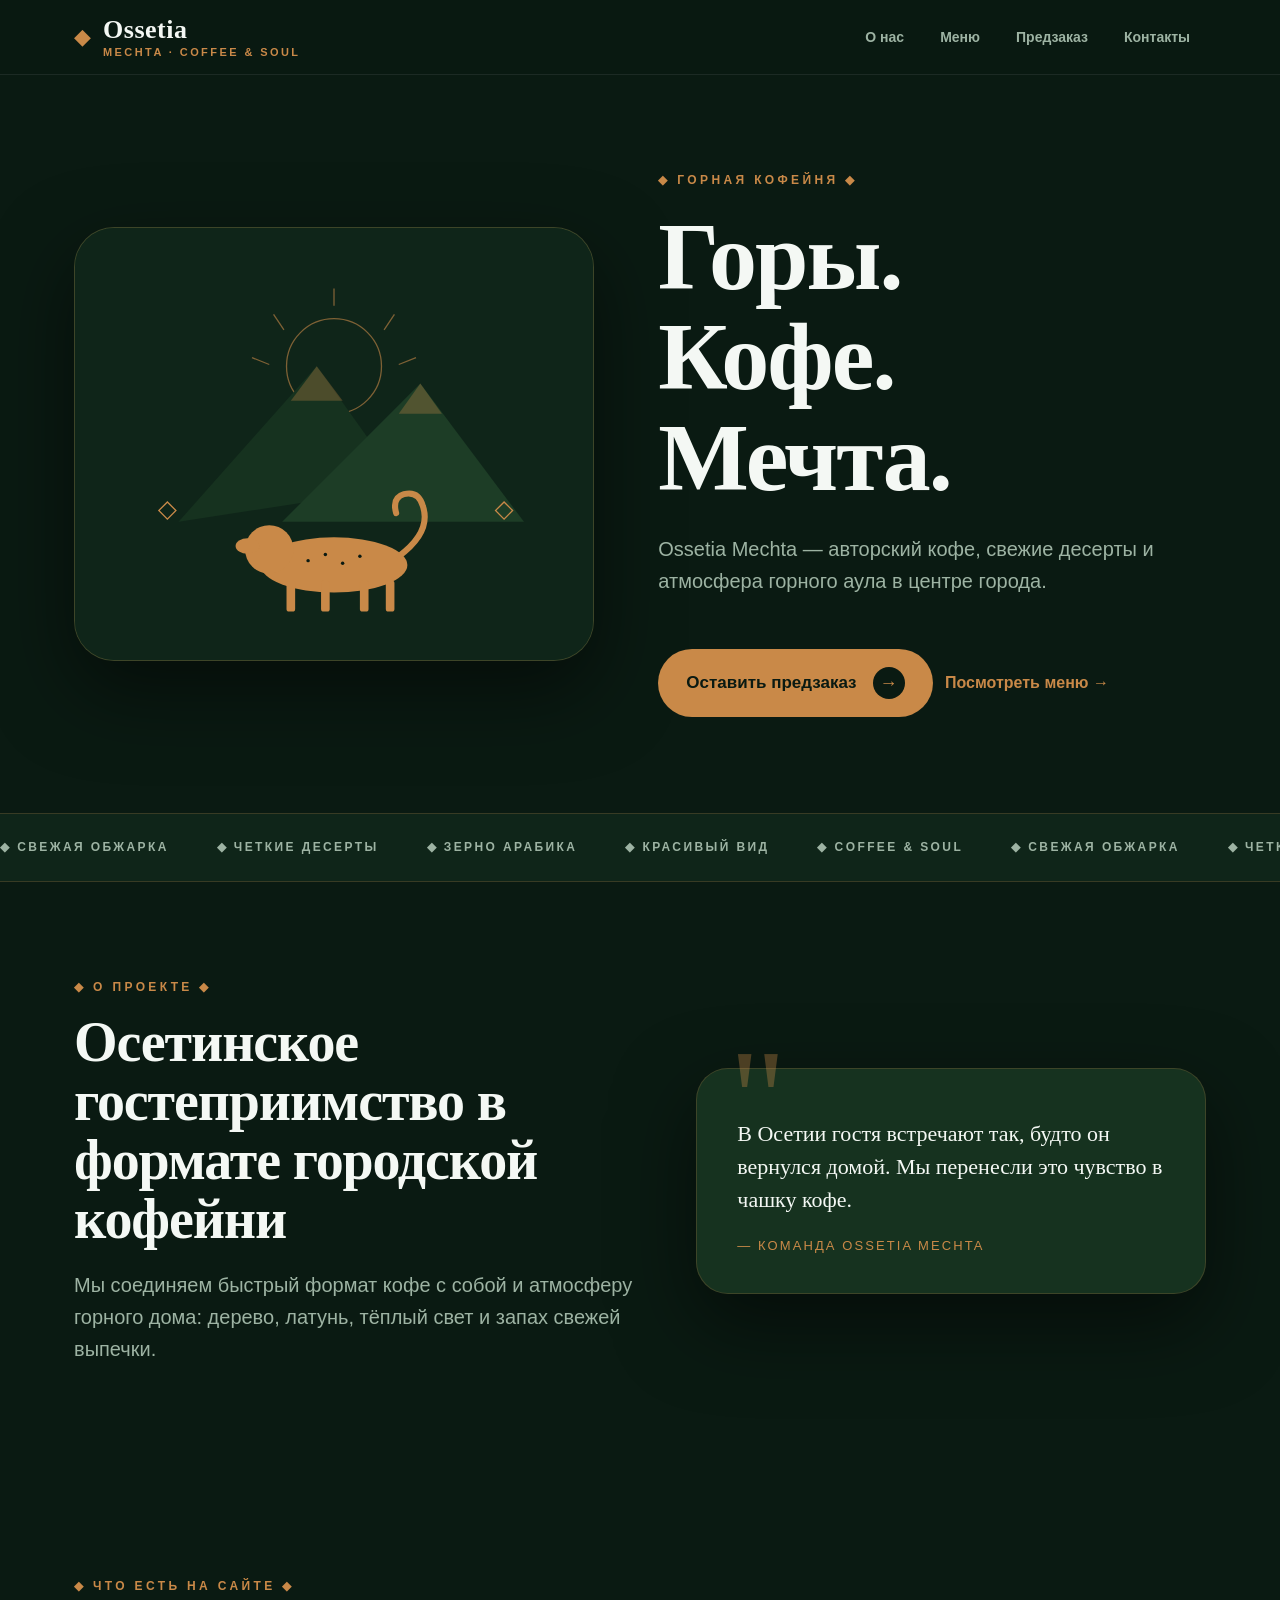
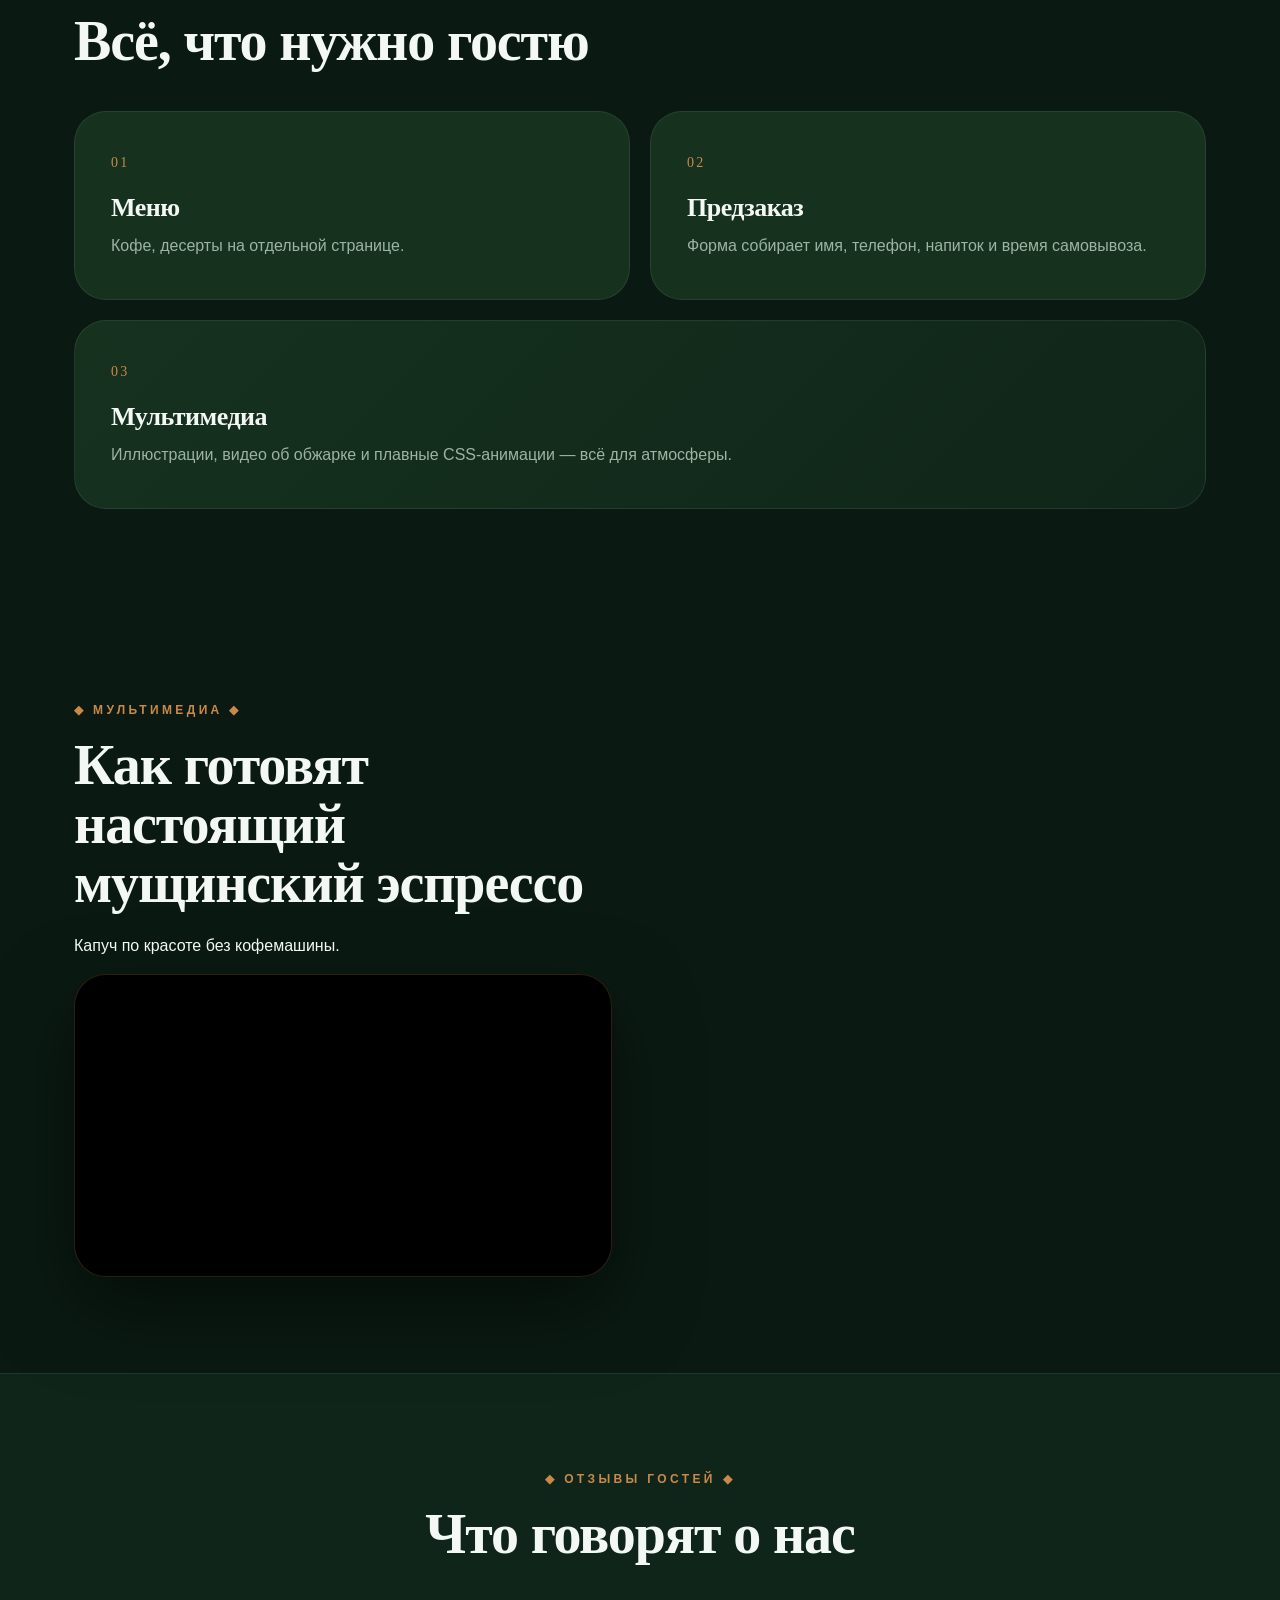
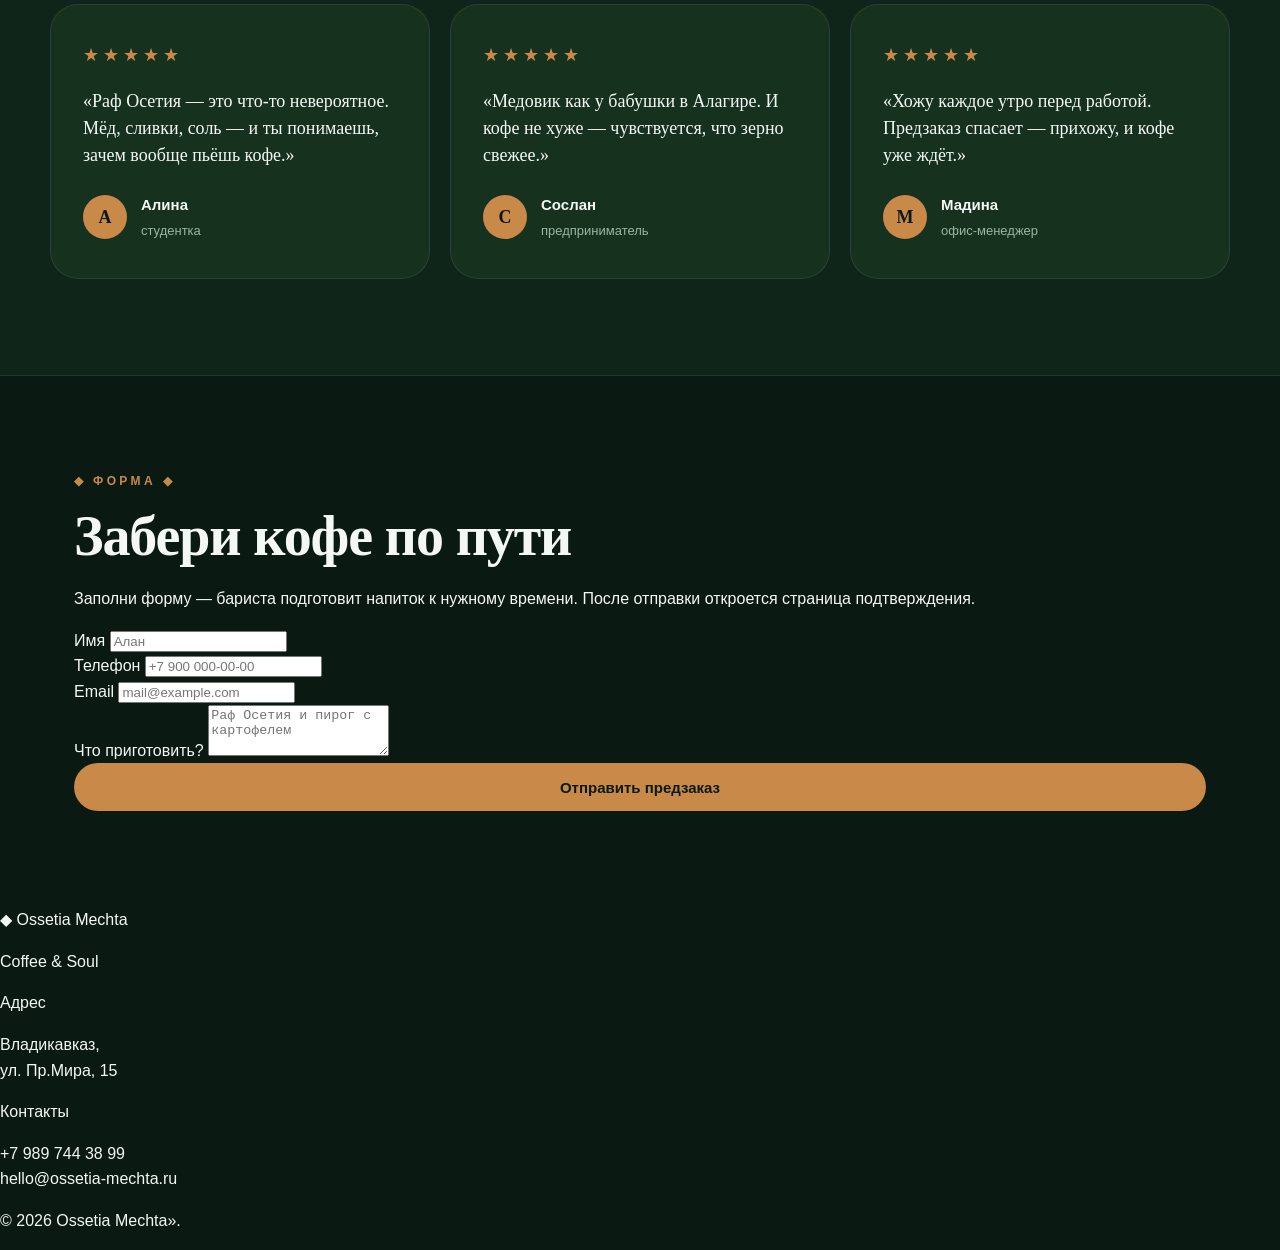
==== index.html @ 39aba6c3 "Initial commit: Ossetia Mechta" ====
<!DOCTYPE html>
<html lang="ru">
<head>
  <meta charset="UTF-8">
  <meta name="viewport" content="width=device-width, initial-scale=1.0">
  <meta name="description" content="Ossetia Mechta — премиальная кофейня с осетинским характером: авторский кофе, осетинские пироги и предзаказ напитков.">
  <title>Ossetia Mechta — кофейня с осетинским характером</title>
  <link rel="stylesheet" href="style.css">
</head>
<body>
  <a class="skip-link" href="#main">Перейти к основному содержанию</a>

  <header class="site-header">
    <nav class="nav" aria-label="Основная навигация">
      <a class="logo" href="index.html" aria-label="Ossetia Mechta, главная">
        <span class="logo-mark">◆</span>
        <span class="logo-text">
          <span class="logo-line1">Ossetia</span>
          <span class="logo-line2">Mechta · coffee &amp; soul</span>
        </span>
      </a>
      <ul class="nav-list">
        <li><a href="#about">О нас</a></li>
        <li><a href="menu.html">Меню</a></li>
        <li><a href="#order">Предзаказ</a></li>
        <li><a href="#contacts">Контакты</a></li>
      </ul>
    </nav>
  </header>

  <main id="main">
    <!-- HERO -->
    <section class="hero section">
      <img class="hero-image" src="assets/hero-coffee.svg" alt="Иллюстрация кофейни Ossetia Mechta: барс на фоне гор">
      <div class="hero-content">
        <p class="eyebrow">◆ горная кофейня ◆</p>
        <h1>Горы.<br>Кофе.<br>Мечта.</h1>
        <p class="lead">Ossetia Mechta — авторский кофе, свежие десерты и атмосфера горного аула в центре города.</p>
        <a class="hero-cta" href="#order">
          <span>Оставить предзаказ</span>
          <span class="hero-cta-arrow" aria-hidden="true">→</span>
        </a>
        <a class="hero-link" href="menu.html">Посмотреть меню →</a>
      </div>
    </section>

    <!-- TICKER -->
    <section class="ticker" aria-label="Преимущества кофейни">
      <div class="ticker-track">
        <span>◆ Свежая обжарка</span><span>◆ четкие десерты</span><span>◆ Зерно арабика</span><span>◆ Красивый вид</span><span>◆ Coffee &amp; Soul</span>
        <span>◆ Свежая обжарка</span><span>◆ четкие десерты</span><span>◆ Зерно арабика</span><span>◆ Красивый вид</span><span>◆ Coffee &amp; Soul</span>
      </div>
    </section>

    <!-- ABOUT -->
    <section id="about" class="section two-column">
      <div>
        <p class="eyebrow">◆ о проекте ◆</p>
        <h2>Осетинское гостеприимство в формате городской кофейни</h2>
        <p class="lead">Мы соединяем быстрый формат кофе с собой и атмосферу горного дома: дерево, латунь, тёплый свет и запах свежей выпечки.</p>
      </div>
      <blockquote class="quote-card">
        <span class="quote-mark" aria-hidden="true">"</span>
        <p>В Осетии гостя встречают так, будто он вернулся домой. Мы перенесли это чувство в чашку кофе.</p>
        <footer>— команда Ossetia Mechta</footer>
      </blockquote>
    </section>

    <!-- CARDS -->
    <section class="section cards-section" aria-labelledby="services-title">
      <div class="section-heading">
        <p class="eyebrow">◆ что есть на сайте ◆</p>
        <h2 id="services-title">Всё, что нужно гостю</h2>
      </div>
      <div class="cards-grid">
        <article class="card card--big">
          <span class="card-num">01</span>
          <h3>Меню</h3>
          <p>Кофе, десерты на отдельной странице.</p>
        </article>
        <article class="card card--big">
          <span class="card-num">02</span>
          <h3>Предзаказ</h3>
          <p>Форма собирает имя, телефон, напиток и время самовывоза.</p>
        </article>
        <article class="card card--wide">
          <span class="card-num">03</span>
          <h3>Мультимедиа</h3>
          <p>Иллюстрации, видео об обжарке и плавные CSS-анимации — всё для атмосферы.</p>
        </article>
      </div>
    </section>

    <!-- VIDEO -->
    <section class="section media-section" aria-labelledby="video-title">
      <div>
        <p class="eyebrow">◆ мультимедиа ◆</p>
        <h2 id="video-title">Как готовят настоящий мущинский эспрессо</h2>
        <p>Капуч по красоте без кофемашины.</p>
      <div class="video-frame">
  <iframe
    src="https://rutube.ru/play/embed/960e0b35117f5c8cdb685f86616abcd5/"
    title="Видео о приготовлении кофе"
    allow="clipboard-write; autoplay; encrypted-media; fullscreen; picture-in-picture"
    allowfullscreen
    loading="lazy">
  </iframe>
</div>
    </section>

    <!-- ОТЗЫВЫ -->
    <section class="section reviews-section" aria-labelledby="reviews-title">
      <div class="section-heading section-heading--center">
        <p class="eyebrow">◆ отзывы гостей ◆</p>
        <h2 id="reviews-title">Что говорят о нас</h2>
      </div>
      <div class="reviews-grid">
        <article class="review-card">
          <div class="review-stars" aria-label="5 из 5 звёзд">★★★★★</div>
          <p class="review-text">«Раф Осетия — это что-то невероятное. Мёд, сливки, соль — и ты понимаешь, зачем вообще пьёшь кофе.»</p>
          <footer class="review-author">
            <span class="review-avatar">А</span>
            <span>
              <strong>Алина</strong>
              <small>студентка</small>
            </span>
          </footer>
        </article>
        <article class="review-card">
          <div class="review-stars" aria-label="5 из 5 звёзд">★★★★★</div>
          <p class="review-text">«Медовик как у бабушки в Алагире. И кофе не хуже — чувствуется, что зерно свежее.»</p>
          <footer class="review-author">
            <span class="review-avatar">С</span>
            <span>
              <strong>Сослан</strong>
              <small>предприниматель</small>
            </span>
          </footer>
        </article>
        <article class="review-card">
          <div class="review-stars" aria-label="5 из 5 звёзд">★★★★★</div>
          <p class="review-text">«Хожу каждое утро перед работой. Предзаказ спасает — прихожу, и кофе уже ждёт.»</p>
          <footer class="review-author">
            <span class="review-avatar">М</span>
            <span>
              <strong>Мадина</strong>
              <small>офис-менеджер</small>
            </span>
          </footer>
        </article>
      </div>
    </section>

    <!-- FORM ПО ЦЕНТРУ -->
    <section id="order" class="section order-section" aria-labelledby="order-title">
      <div class="order-wrap">
        <div class="order-header">
          <p class="eyebrow">◆ форма ◆</p>
          <h2 id="order-title">Забери кофе по пути</h2>
          <p>Заполни форму — бариста подготовит напиток к нужному времени. После отправки откроется страница подтверждения.</p>
        </div>
        <form class="order-form" action="success.html" method="get">
          <div class="form-row">
            <div class="form-field">
              <label for="name">Имя</label>
              <input id="name" name="name" type="text" required placeholder="Алан">
            </div>
            <div class="form-field">
              <label for="phone">Телефон</label>
              <input id="phone" name="phone" type="tel" required placeholder="+7 900 000-00-00">
            </div>
          </div>
          <div class="form-field">
            <label for="email">Email</label>
            <input id="email" name="email" type="email" required placeholder="mail@example.com">
          </div>
          <div class="form-field">
            <label for="drink">Что приготовить?</label>
            <textarea id="drink" name="drink" rows="3" placeholder="Раф Осетия и пирог с картофелем"></textarea>
          </div>
          <button class="button button--wide" type="submit">Отправить предзаказ</button>
        </form>
      </div>
    </section>
  </main>

  <footer id="contacts" class="site-footer">
    <div class="footer-inner">
      <div class="footer-col">
        <p class="footer-logo">◆ Ossetia Mechta</p>
        <p class="footer-tag">Coffee &amp; Soul</p>
      </div>
      <div class="footer-col">
        <p class="footer-title">Адрес</p>
        <p>Владикавказ,<br>ул. Пр.Мира, 15</p>
      </div>
      <div class="footer-col">
        <p class="footer-title">Контакты</p>
        <p>+7 989 744 38 99<br>hello@ossetia-mechta.ru</p>
      </div>
    </div>
    <p class="footer-copy">© 2026 Ossetia Mechta».</p>
  </footer>
</body>
</html>
---- style.css ----
:root {
  --bg: #0a1a12;
  --bg-elev: #0f2519;
  --surface: #16321f;
  --surface-2: #1d3d26;
  --text: #f4f8f4;
  --muted: #9db3a3;
  --accent: #c98948;
  --accent-soft: #b5713d;
  --accent-glow: #e0a05e;
  --emerald: #6b8f6f;
  --border: rgba(201, 137, 72, 0.22);
  --border-soft: rgba(244, 248, 244, 0.08);
  --shadow: 0 30px 80px rgba(0, 0, 0, 0.5);
}

* { box-sizing: border-box; }

html { scroll-behavior: smooth; }

body {
  margin: 0;
  font-family: Arial, Helvetica, sans-serif;
  color: var(--text);
  background: var(--bg);
  line-height: 1.6;
  -webkit-font-smoothing: antialiased;
}

img, iframe { max-width: 100%; display: block; }

a { color: inherit; }

/* SKIP LINK */
.skip-link {
  position: absolute;
  left: 16px;
  top: -80px;
  z-index: 20;
  padding: 12px 16px;
  background: var(--accent);
  color: var(--bg);
  border-radius: 999px;
  text-decoration: none;
  font-weight: 800;
  transition: top .25s ease;
}
.skip-link:focus { top: 16px; }

/* HEADER */
.site-header {
  position: sticky;
  top: 0;
  z-index: 10;
  background: rgba(10, 26, 18, 0.92);
  border-bottom: 1px solid var(--border-soft);
  backdrop-filter: blur(20px);
}

.nav {
  max-width: 1180px;
  margin: 0 auto;
  padding: 16px 24px;
  display: flex;
  align-items: center;
  justify-content: space-between;
  gap: 24px;
}

.logo {
  display: inline-flex;
  align-items: center;
  gap: 12px;
  text-decoration: none;
  line-height: 1;
}

.logo-mark {
  color: var(--accent);
  font-size: 22px;
}

.logo-text { display: inline-flex; flex-direction: column; }

.logo-line1 {
  font-family: Georgia, 'Times New Roman', serif;
  font-size: 26px;
  font-weight: 800;
  letter-spacing: 0.02em;
  color: var(--text);
}

.logo-line2 {
  font-size: 11px;
  font-weight: 600;
  letter-spacing: 0.22em;
  text-transform: uppercase;
  color: var(--accent);
  margin-top: 4px;
}

.nav-list {
  display: flex;
  gap: 4px;
  padding: 0;
  margin: 0;
  list-style: none;
  flex-wrap: wrap;
  justify-content: flex-end;
}

.nav-list a {
  display: inline-flex;
  padding: 10px 16px;
  border-radius: 999px;
  text-decoration: none;
  color: var(--muted);
  font-weight: 600;
  font-size: 14px;
  transition: background-color .25s ease, color .25s ease;
}

.nav-list a:hover,
.nav-list a:focus-visible,
.nav-list a[aria-current="page"] {
  background: var(--accent);
  color: var(--bg);
}

/* SECTIONS */
.section {
  max-width: 1180px;
  margin: 0 auto;
  padding: 96px 24px;
}

/* HERO */
.hero {
  display: grid;
  grid-template-columns: minmax(320px, .95fr) minmax(0, 1fr);
  gap: 64px;
  align-items: center;
}

.hero-image {
  width: 100%;
  border: 1px solid var(--border);
  border-radius: 40px;
  box-shadow: var(--shadow);
  background: var(--surface);
  animation: rise .8s ease both;
}

.hero-content { animation: rise .8s .15s ease both; }

.eyebrow {
  margin: 0 0 16px;
  color: var(--accent);
  font-size: 12px;
  font-weight: 800;
  letter-spacing: .28em;
  text-transform: uppercase;
}

h1, h2, h3, p { margin-top: 0; }

h1, h2, h3 {
  font-family: Georgia, 'Times New Roman', serif;
  line-height: 1.05;
  letter-spacing: -0.02em;
  color: var(--text);
}

h1 { font-size: clamp(48px, 8vw, 96px); margin-bottom: 24px; }
h2 { font-size: clamp(34px, 5vw, 56px); margin-bottom: 20px; }
h3 { font-size: 26px; margin-bottom: 12px; }

.lead { font-size: 20px; color: var(--muted); max-width: 620px; }

/* HERO CTA */
.hero-cta {
  display: inline-flex;
  align-items: center;
  gap: 16px;
  margin-top: 32px;
  padding: 18px 28px;
  background: var(--accent);
  color: var(--bg);
  border-radius: 999px;
  text-decoration: none;
  font-weight: 800;
  font-size: 17px;
  transition: transform .25s ease, box-shadow .25s ease, background-color .25s ease;
}

.hero-cta:hover,
.hero-cta:focus-visible {
  transform: translateY(-3px);
  box-shadow: 0 18px 40px rgba(201, 137, 72, .35);
  background: var(--accent-glow);
}

.hero-cta-arrow {
  display: inline-flex;
  align-items: center;
  justify-content: center;
  width: 32px;
  height: 32px;
  background: var(--bg);
  color: var(--accent);
  border-radius: 50%;
  font-size: 18px;
  transition: transform .25s ease;
}

.hero-cta:hover .hero-cta-arrow { transform: translateX(4px); }

.hero-link {
  display: inline-block;
  margin-top: 20px;
  margin-left: 8px;
  color: var(--accent);
  text-decoration: none;
  font-weight: 700;
  border-bottom: 2px solid transparent;
  transition: border-color .25s ease;
}

.hero-link:hover,
.hero-link:focus-visible { border-color: var(--accent); }

/* BUTTONS */
.button {
  display: inline-flex;
  align-items: center;
  justify-content: center;
  min-height: 48px;
  padding: 14px 26px;
  border: 0;
  border-radius: 999px;
  background: var(--accent);
  color: var(--bg);
  font-weight: 800;
  text-decoration: none;
  cursor: pointer;
  font-family: inherit;
  font-size: 15px;
  transition: transform .25s ease, box-shadow .25s ease, background-color .25s ease;
}

.button:hover,
.button:focus-visible {
  transform: translateY(-3px);
  box-shadow: 0 14px 32px rgba(201, 137, 72, .4);
  background: var(--accent-glow);
}

.button--wide { width: 100%; }

.button.secondary {
  background: transparent;
  color: var(--accent);
  border: 1px solid var(--border);
}

/* TICKER */
.ticker {
  overflow: hidden;
  padding: 24px 0;
  background: var(--bg-elev);
  color: var(--text);
  border-top: 1px solid var(--border);
  border-bottom: 1px solid var(--border);
}

.ticker-track {
  width: max-content;
  display: flex;
  gap: 48px;
  animation: ticker 28s linear infinite;
  font-weight: 800;
  text-transform: uppercase;
  letter-spacing: .2em;
  font-size: 12px;
}

.ticker span { white-space: nowrap; color: var(--muted); }

/* TWO COLUMN + QUOTE */
.two-column {
  display: grid;
  grid-template-columns: minmax(0, 1fr) minmax(320px, .9fr);
  gap: 56px;
  align-items: center;
}

.quote-card {
  position: relative;
  margin: 0;
  padding: 48px 40px 36px;
  background: var(--surface);
  color: var(--text);
  border-radius: 32px;
  border: 1px solid var(--border);
  box-shadow: var(--shadow);
}

.quote-mark {
  position: absolute;
  top: -40px;
  left: 32px;
  font-family: Georgia, serif;
  font-size: 140px;
  color: var(--accent);
  line-height: 1;
  opacity: 0.35;
}

.quote-card p {
  position: relative;
  font-family: Georgia, serif;
  font-size: 22px;
  line-height: 1.5;
  margin-bottom: 20px;
  color: var(--text);
}

.quote-card footer {
  font-size: 13px;
  letter-spacing: 0.16em;
  text-transform: uppercase;
  color: var(--accent);
}

/* CARDS */
.cards-grid {
  display: grid;
  grid-template-columns: repeat(2, 1fr);
  gap: 20px;
}

.card {
  position: relative;
  padding: 40px 36px;
  border: 1px solid var(--border-soft);
  border-radius: 32px;
  background: var(--surface);
  transition: transform .3s ease, background-color .3s ease, border-color .3s ease;
}

.card:hover {
  transform: translateY(-6px);
  background: var(--surface-2);
  border-color: var(--accent);
}

.card--wide {
  grid-column: 1 / -1;
  background: linear-gradient(135deg, var(--surface) 0%, var(--bg-elev) 100%);
}

.card-num {
  display: block;
  font-family: Georgia, serif;
  font-size: 14px;
  color: var(--accent);
  letter-spacing: 0.16em;
  margin-bottom: 20px;
}

.card h3 { color: var(--text); }
.card p { color: var(--muted); margin: 0; }

.section-heading { max-width: 720px; margin-bottom: 40px; }
.section-heading--center { text-align: center; margin-left: auto; margin-right: auto; }

/* VIDEO */
.media-section {
  display: grid;
  grid-template-columns: minmax(0, 1fr) minmax(320px, 1fr);
  gap: 56px;
  align-items: center;
}

.video-frame {
  overflow: hidden;
  background: #000;
  aspect-ratio: 16 / 9;
  border-radius: 32px;
  border: 1px solid var(--border);
  box-shadow: var(--shadow);
}

.video-frame iframe { width: 100%; height: 100%; border: 0; }

/* ============ ОТЗЫВЫ ============ */
.reviews-section {
  background: var(--bg-elev);
  max-width: none;
  border-top: 1px solid var(--border-soft);
  border-bottom: 1px solid var(--border-soft);
}

.reviews-grid {
  max-width: 1180px;
  margin: 0 auto;
  display: grid;
  grid-template-columns: repeat(3, 1fr);
  gap: 20px;
}

.review-card {
  padding: 36px 32px;
  background: var(--surface);
  border: 1px solid var(--border-soft);
  border-radius: 28px;
  transition: transform .3s ease, border-color .3s ease;
}

.review-card:hover {
  transform: translateY(-4px);
  border-color: var(--accent);
}

.review-stars {
  color: var(--accent);
  font-size: 18px;
  letter-spacing: 4px;
  margin-bottom: 18px;
}

.review-text {
  font-family: Georgia, serif;
  font-size: 18px;
  line-height: 1.5;
  color: var(--text);
  margin-bottom: 24px;
}

.review-author {
  display: flex;
  align-items: center;
  gap: 14px;
}

.review-avatar {
  display: inline-flex;
  align-items: center;
  justify-content: center;
  width: 44px;
  height: 44px;
  background: var(--accent);
  color: var(--bg);
  border-radius: 50%;
  font-family: Georgia, serif;
  font-weight: 800;
  font-size: 18px;
}

.review-author strong {
  display: block;
  color: var(--text);
  font-size: 15px;
}

.review-author small {
  color: var(--muted);
  font-size: 13px;
}

/* ============ ФОРМА ПО ЦЕНТРУ ============ */
.order-section {
  display: flex;
  justify-content: center;
}

.order-wrap {
  width: 100%;
  max-width: 640
}
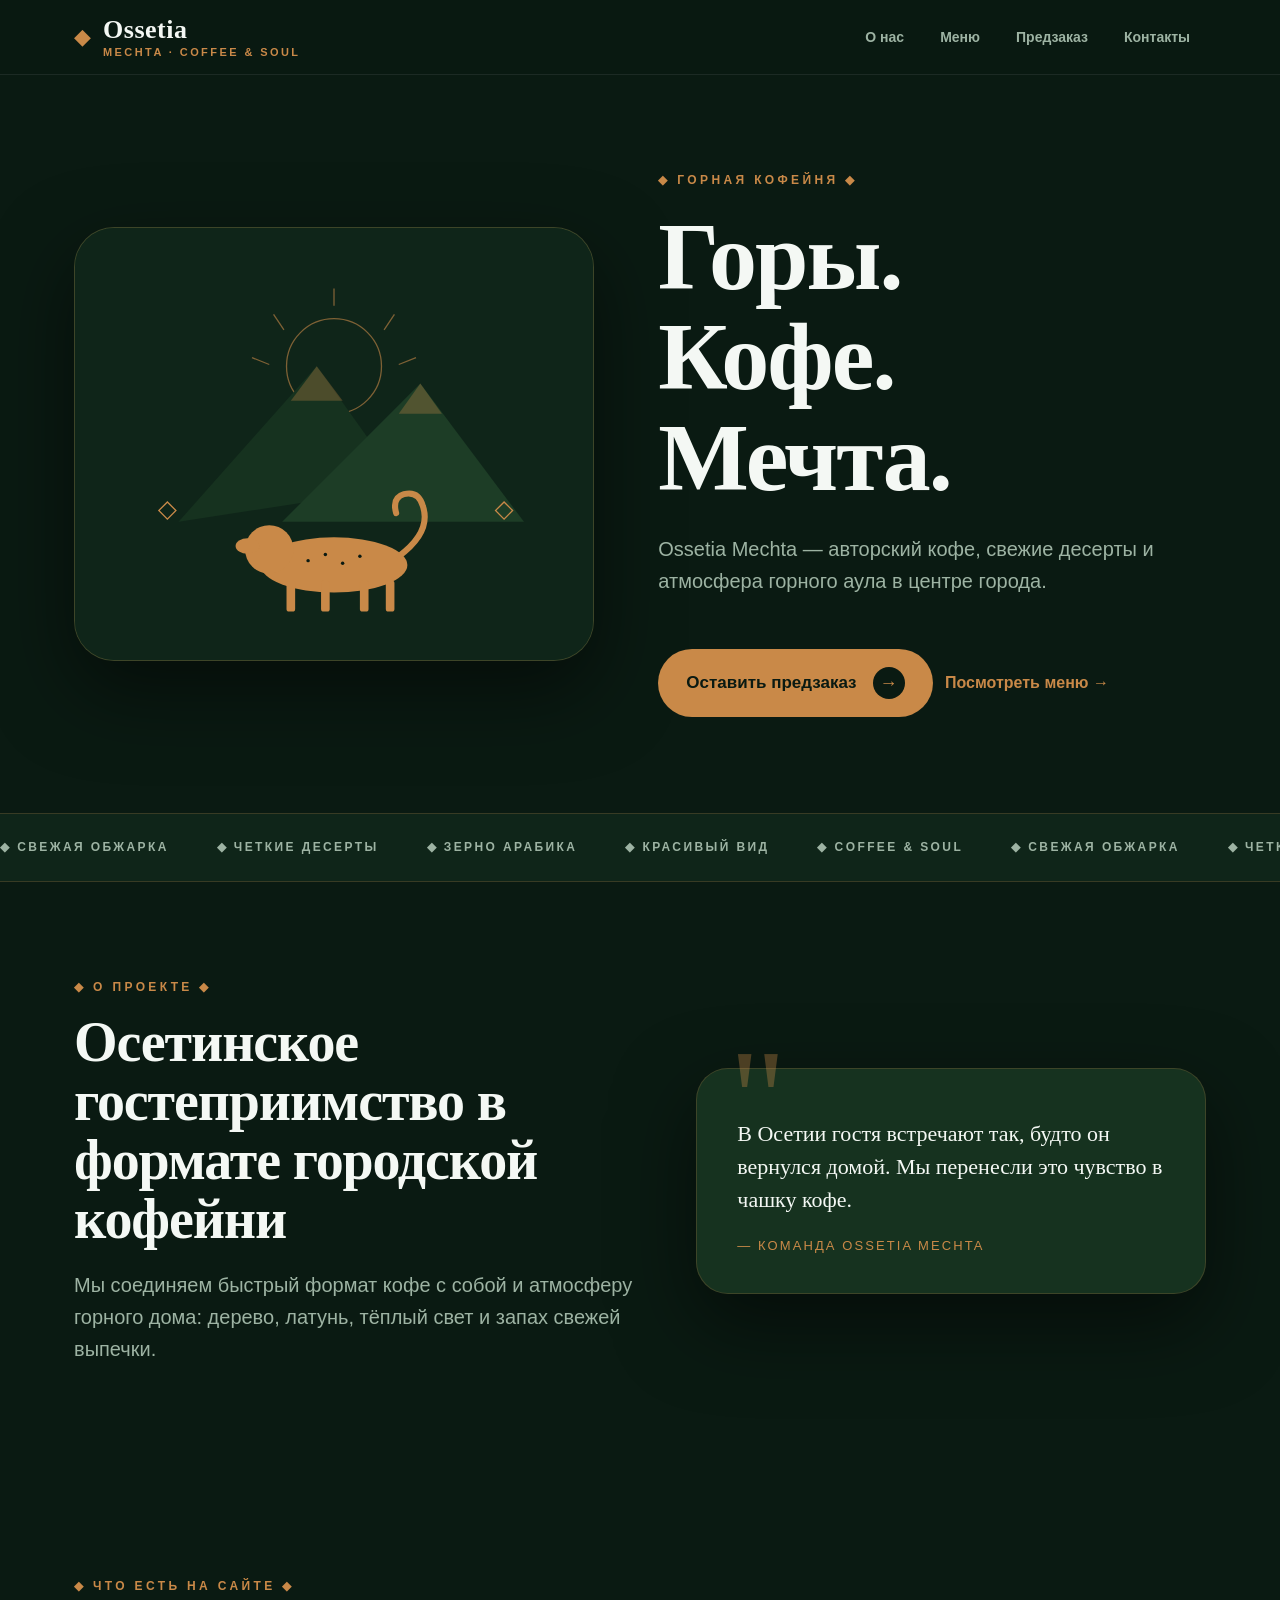
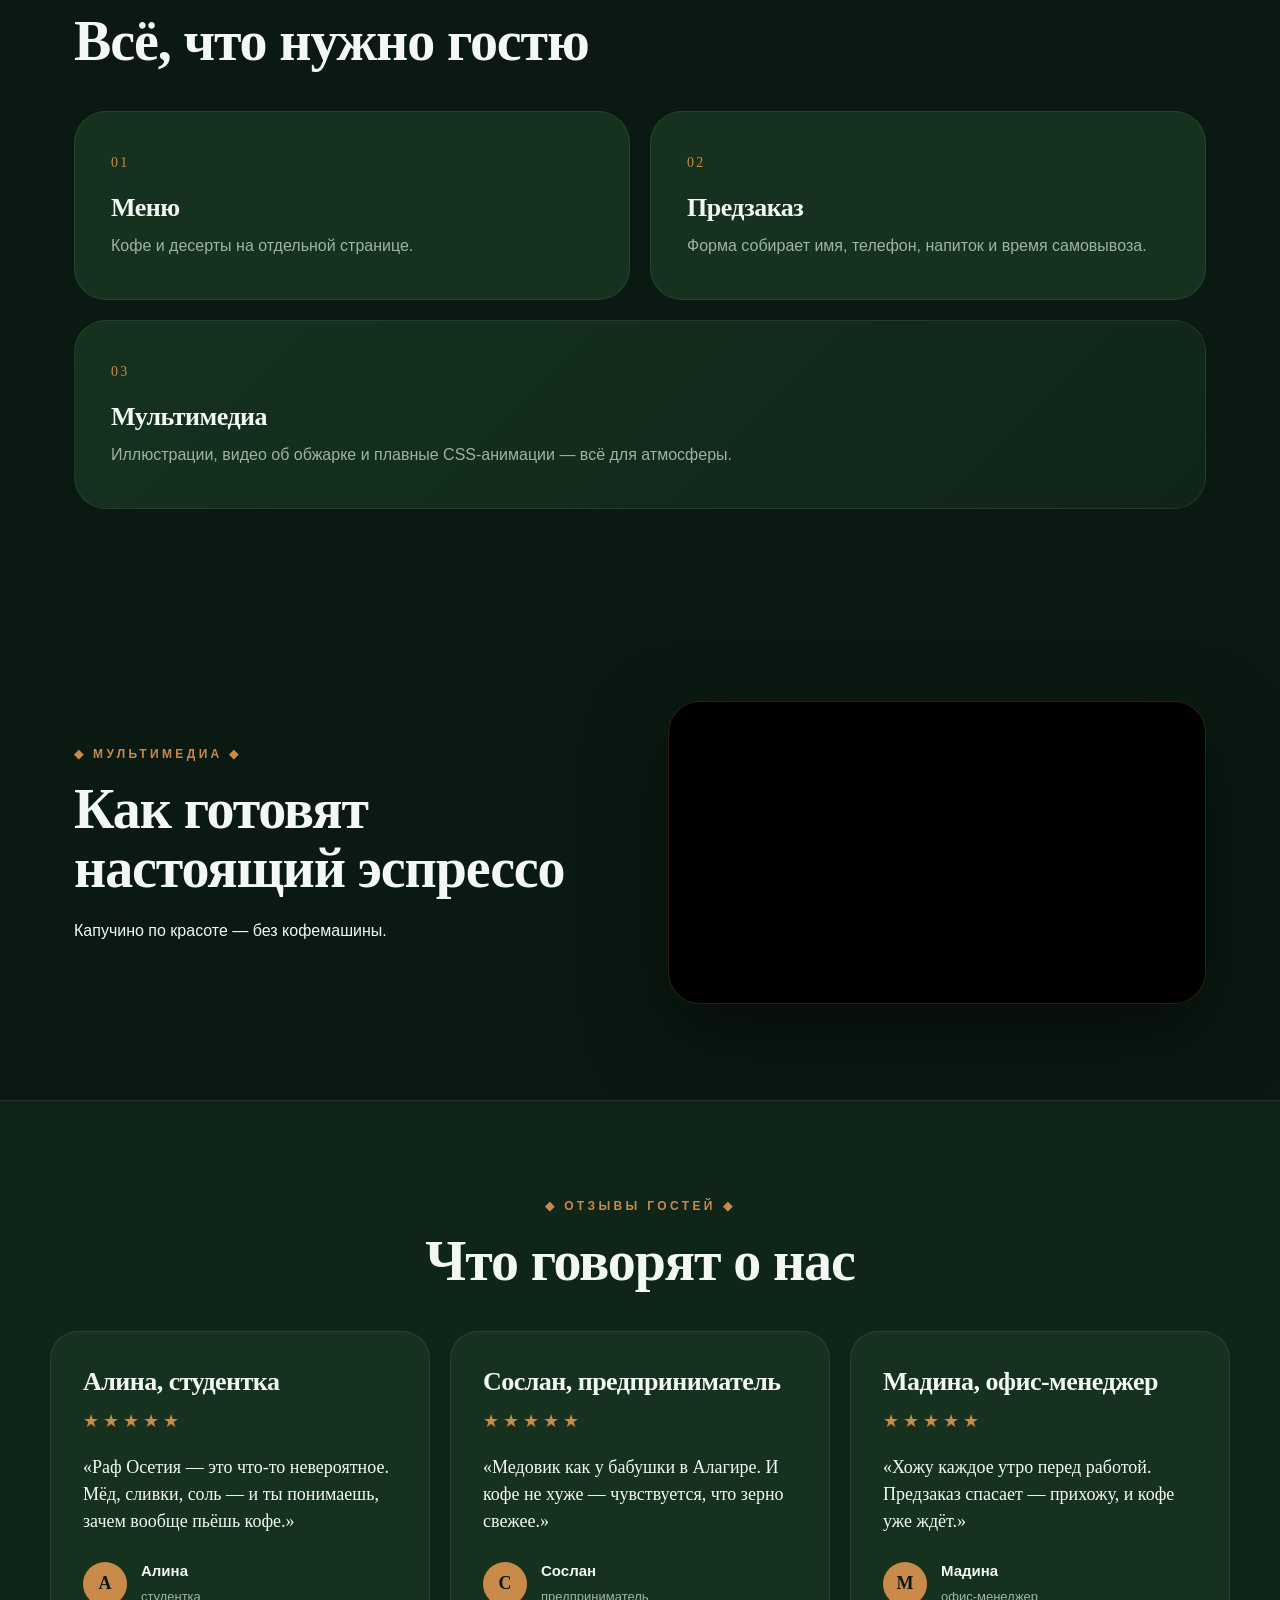
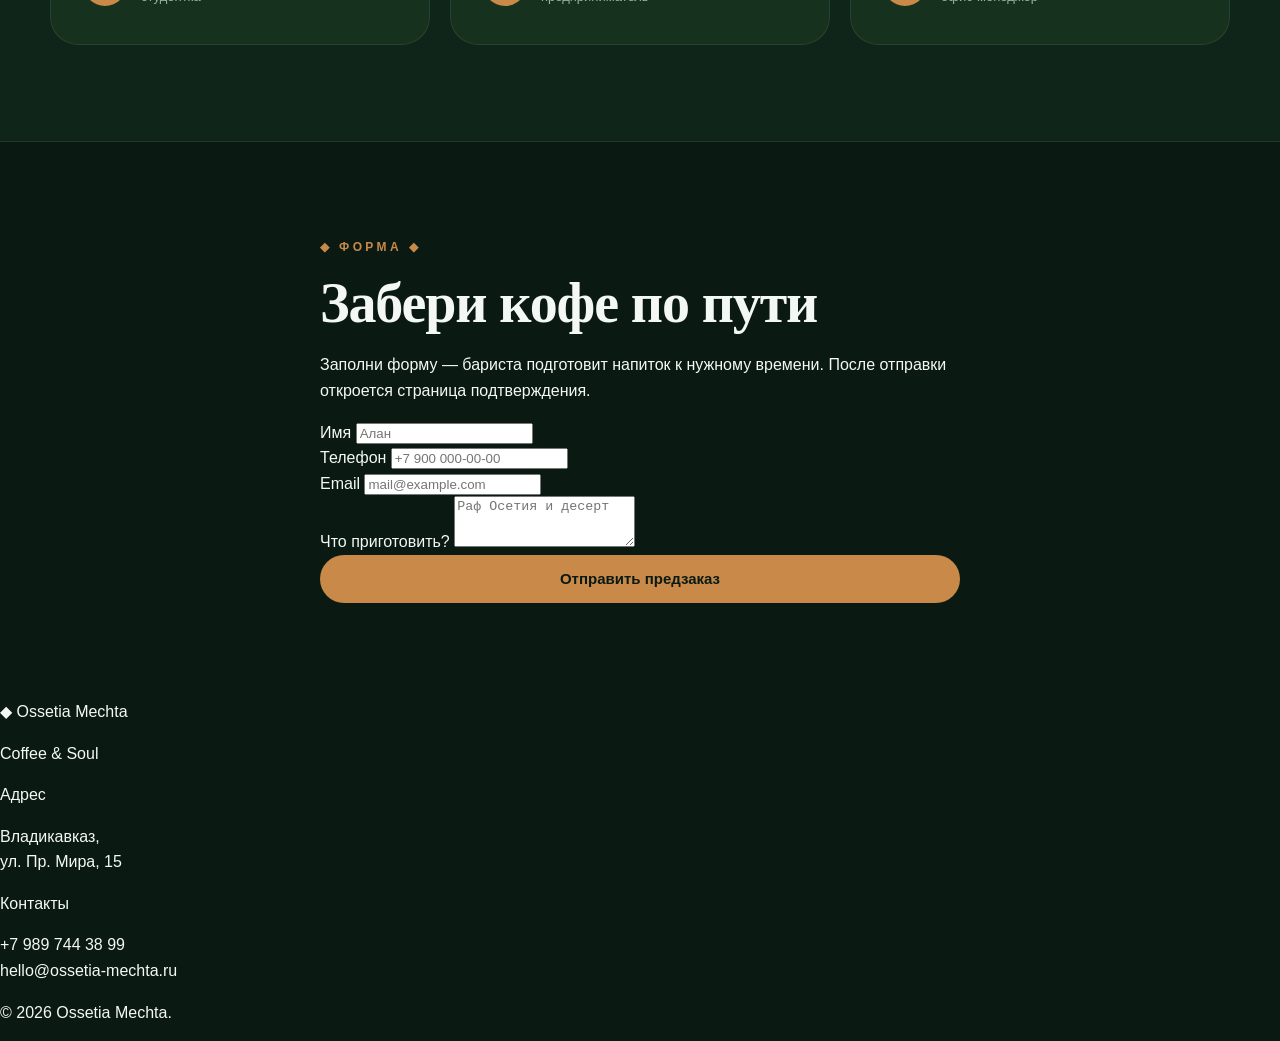
==== commit 21d4e294: "Update README, fix validation" ====
--- a/index.html
+++ b/index.html
@@ -3,7 +3,7 @@
 <head>
   <meta charset="UTF-8">
   <meta name="viewport" content="width=device-width, initial-scale=1.0">
-  <meta name="description" content="Ossetia Mechta — премиальная кофейня с осетинским характером: авторский кофе, осетинские пироги и предзаказ напитков.">
+  <meta name="description" content="Ossetia Mechta — премиальная кофейня с осетинским характером: авторский кофе, десерты и предзаказ напитков.">
   <title>Ossetia Mechta — кофейня с осетинским характером</title>
   <link rel="stylesheet" href="style.css">
 </head>
@@ -47,8 +47,8 @@
     <!-- TICKER -->
     <section class="ticker" aria-label="Преимущества кофейни">
       <div class="ticker-track">
-        <span>◆ Свежая обжарка</span><span>◆ четкие десерты</span><span>◆ Зерно арабика</span><span>◆ Красивый вид</span><span>◆ Coffee &amp; Soul</span>
-        <span>◆ Свежая обжарка</span><span>◆ четкие десерты</span><span>◆ Зерно арабика</span><span>◆ Красивый вид</span><span>◆ Coffee &amp; Soul</span>
+        <span>◆ Свежая обжарка</span><span>◆ Четкие десерты</span><span>◆ Зерно арабика</span><span>◆ Красивый вид</span><span>◆ Coffee &amp; Soul</span>
+        <span>◆ Свежая обжарка</span><span>◆ Четкие десерты</span><span>◆ Зерно арабика</span><span>◆ Красивый вид</span><span>◆ Coffee &amp; Soul</span>
       </div>
     </section>
 
@@ -76,7 +76,7 @@
         <article class="card card--big">
           <span class="card-num">01</span>
           <h3>Меню</h3>
-          <p>Кофе, десерты на отдельной странице.</p>
+          <p>Кофе и десерты на отдельной странице.</p>
         </article>
         <article class="card card--big">
           <span class="card-num">02</span>
@@ -95,17 +95,18 @@
     <section class="section media-section" aria-labelledby="video-title">
       <div>
         <p class="eyebrow">◆ мультимедиа ◆</p>
-        <h2 id="video-title">Как готовят настоящий мущинский эспрессо</h2>
-        <p>Капуч по красоте без кофемашины.</p>
+        <h2 id="video-title">Как готовят настоящий эспрессо</h2>
+        <p>Капучино по красоте — без кофемашины.</p>
+      </div>
       <div class="video-frame">
-  <iframe
-    src="https://rutube.ru/play/embed/960e0b35117f5c8cdb685f86616abcd5/"
-    title="Видео о приготовлении кофе"
-    allow="clipboard-write; autoplay; encrypted-media; fullscreen; picture-in-picture"
-    allowfullscreen
-    loading="lazy">
-  </iframe>
-</div>
+        <iframe
+          src="https://rutube.ru/play/embed/960e0b35117f5c8cdb685f86616abcd5/"
+          title="Видео о приготовлении кофе"
+          allow="clipboard-write; autoplay; encrypted-media; fullscreen; picture-in-picture"
+          allowfullscreen
+          loading="lazy">
+        </iframe>
+      </div>
     </section>
 
     <!-- ОТЗЫВЫ -->
@@ -116,10 +117,11 @@
       </div>
       <div class="reviews-grid">
         <article class="review-card">
-          <div class="review-stars" aria-label="5 из 5 звёзд">★★★★★</div>
+          <h3 class="review-author-name">Алина, студентка</h3>
+          <p class="review-stars" role="img" aria-label="5 из 5 звёзд">★★★★★</p>
           <p class="review-text">«Раф Осетия — это что-то невероятное. Мёд, сливки, соль — и ты понимаешь, зачем вообще пьёшь кофе.»</p>
           <footer class="review-author">
-            <span class="review-avatar">А</span>
+            <span class="review-avatar" aria-hidden="true">А</span>
             <span>
               <strong>Алина</strong>
               <small>студентка</small>
@@ -127,10 +129,11 @@
           </footer>
         </article>
         <article class="review-card">
-          <div class="review-stars" aria-label="5 из 5 звёзд">★★★★★</div>
+          <h3 class="review-author-name">Сослан, предприниматель</h3>
+          <p class="review-stars" role="img" aria-label="5 из 5 звёзд">★★★★★</p>
           <p class="review-text">«Медовик как у бабушки в Алагире. И кофе не хуже — чувствуется, что зерно свежее.»</p>
           <footer class="review-author">
-            <span class="review-avatar">С</span>
+            <span class="review-avatar" aria-hidden="true">С</span>
             <span>
               <strong>Сослан</strong>
               <small>предприниматель</small>
@@ -138,10 +141,11 @@
           </footer>
         </article>
         <article class="review-card">
-          <div class="review-stars" aria-label="5 из 5 звёзд">★★★★★</div>
+          <h3 class="review-author-name">Мадина, офис-менеджер</h3>
+          <p class="review-stars" role="img" aria-label="5 из 5 звёзд">★★★★★</p>
           <p class="review-text">«Хожу каждое утро перед работой. Предзаказ спасает — прихожу, и кофе уже ждёт.»</p>
           <footer class="review-author">
-            <span class="review-avatar">М</span>
+            <span class="review-avatar" aria-hidden="true">М</span>
             <span>
               <strong>Мадина</strong>
               <small>офис-менеджер</small>
@@ -176,7 +180,7 @@
           </div>
           <div class="form-field">
             <label for="drink">Что приготовить?</label>
-            <textarea id="drink" name="drink" rows="3" placeholder="Раф Осетия и пирог с картофелем"></textarea>
+            <textarea id="drink" name="drink" rows="3" placeholder="Раф Осетия и десерт"></textarea>
           </div>
           <button class="button button--wide" type="submit">Отправить предзаказ</button>
         </form>
@@ -192,14 +196,14 @@
       </div>
       <div class="footer-col">
         <p class="footer-title">Адрес</p>
-        <p>Владикавказ,<br>ул. Пр.Мира, 15</p>
+        <p>Владикавказ,<br>ул. Пр. Мира, 15</p>
       </div>
       <div class="footer-col">
         <p class="footer-title">Контакты</p>
         <p>+7 989 744 38 99<br>hello@ossetia-mechta.ru</p>
       </div>
     </div>
-    <p class="footer-copy">© 2026 Ossetia Mechta».</p>
+    <p class="footer-copy">© 2026 Ossetia Mechta.</p>
   </footer>
 </body>
 </html>
--- a/style.css
+++ b/style.css
@@ -476,5 +476,5 @@
 
 .order-wrap {
   width: 100%;
-  max-width: 640
+  max-width: 640px;
 }
